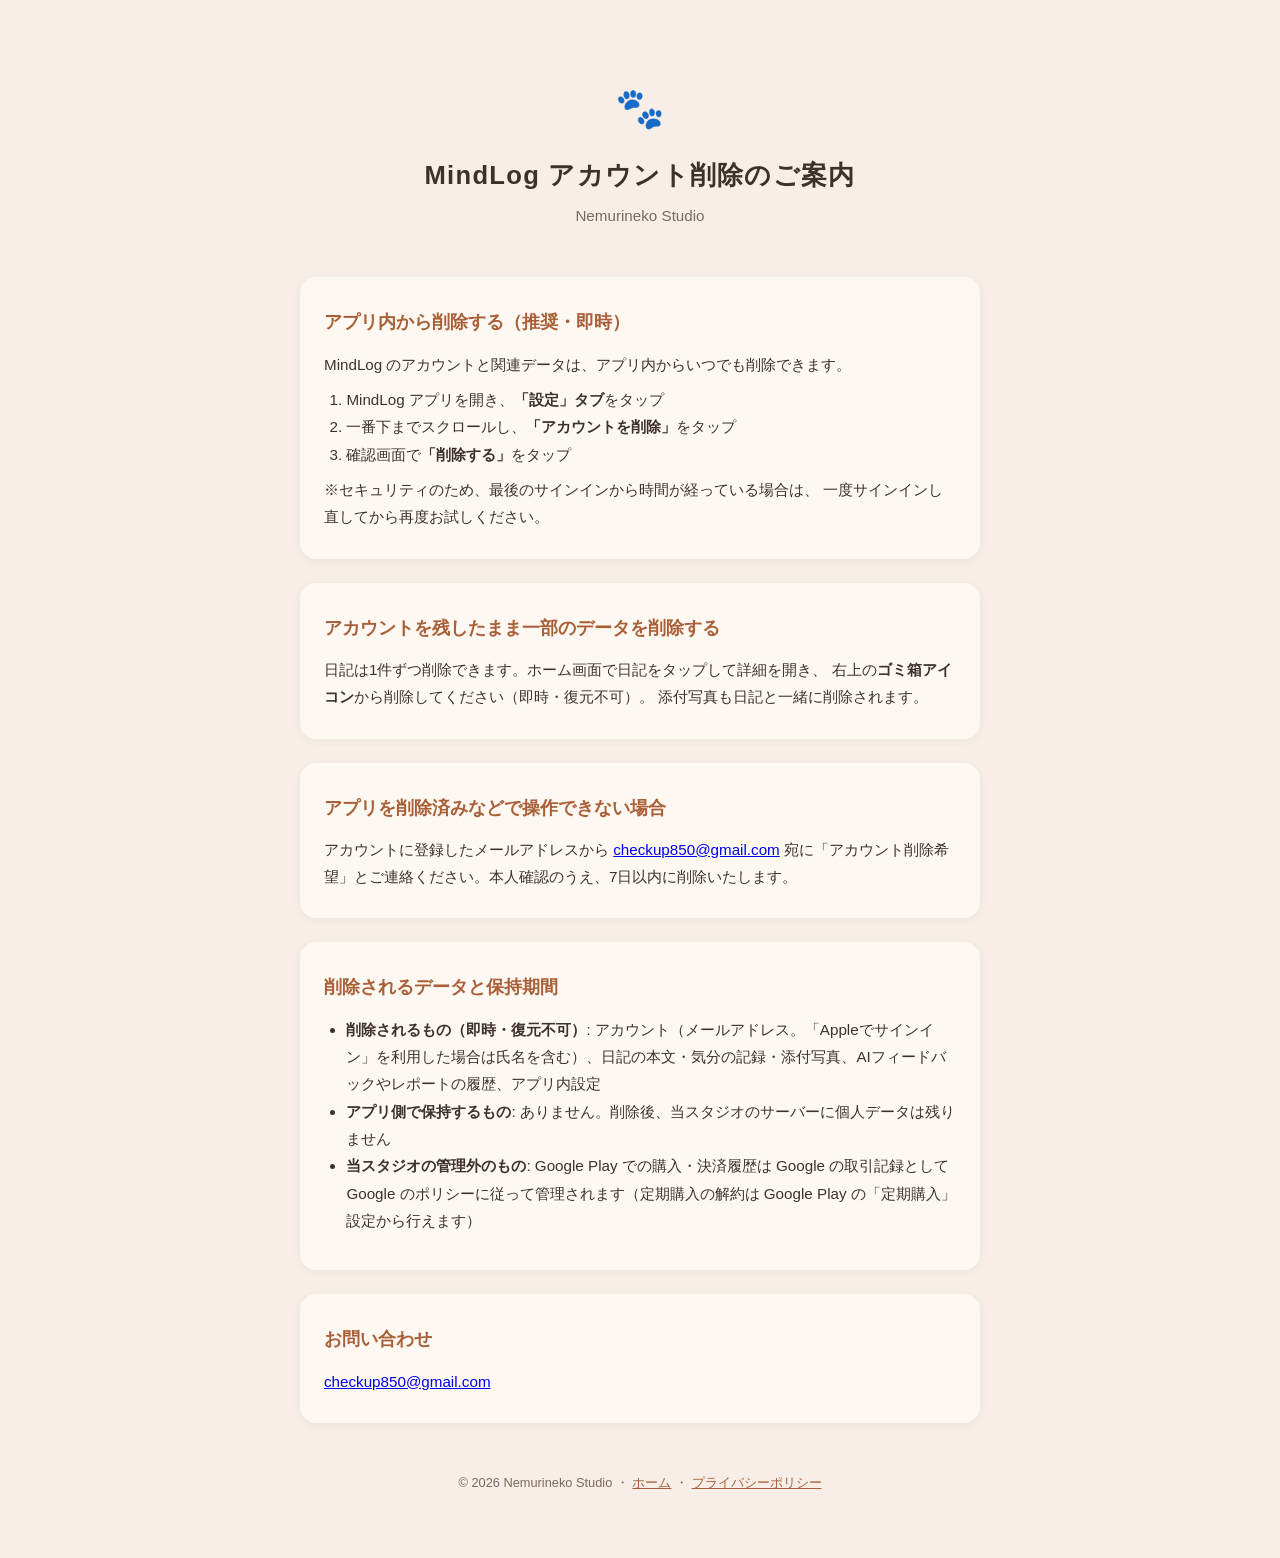
==== account-deletion.html @ 8724ec90 "プライバシーポリシーに氏名（Appleでサインイン利用時のみ）を追記、削除案内も同期 Co-Authored-By: Claude Fable 5.1 <noreply@anthropic.com>" ====
<!DOCTYPE html>
<html lang="ja">
<head>
<meta charset="UTF-8">
<meta name="viewport" content="width=device-width, initial-scale=1">
<title>アカウント削除について | MindLog - Nemurineko Studio</title>
<meta name="description" content="MindLog（Nemurineko Studio）のアカウントとデータの削除方法のご案内。">
<link rel="stylesheet" href="style.css">
</head>
<body>
<div class="wrap">
  <header class="site">
    <div class="paw">🐾</div>
    <h1>MindLog アカウント削除のご案内</h1>
    <p class="tagline">Nemurineko Studio</p>
  </header>

  <div class="card">
    <h2>アプリ内から削除する（推奨・即時）</h2>
    <p>MindLog のアカウントと関連データは、アプリ内からいつでも削除できます。</p>
    <ol>
      <li>MindLog アプリを開き、<strong>「設定」タブ</strong>をタップ</li>
      <li>一番下までスクロールし、<strong>「アカウントを削除」</strong>をタップ</li>
      <li>確認画面で<strong>「削除する」</strong>をタップ</li>
    </ol>
    <p>
      ※セキュリティのため、最後のサインインから時間が経っている場合は、
      一度サインインし直してから再度お試しください。
    </p>
  </div>

  <div class="card">
    <h2>アカウントを残したまま一部のデータを削除する</h2>
    <p>
      日記は1件ずつ削除できます。ホーム画面で日記をタップして詳細を開き、
      右上の<strong>ゴミ箱アイコン</strong>から削除してください（即時・復元不可）。
      添付写真も日記と一緒に削除されます。
    </p>
  </div>

  <div class="card">
    <h2>アプリを削除済みなどで操作できない場合</h2>
    <p>
      アカウントに登録したメールアドレスから
      <a href="mailto:checkup850@gmail.com">checkup850@gmail.com</a>
      宛に「アカウント削除希望」とご連絡ください。本人確認のうえ、7日以内に削除いたします。
    </p>
  </div>

  <div class="card">
    <h2>削除されるデータと保持期間</h2>
    <ul>
      <li><strong>削除されるもの（即時・復元不可）</strong>: アカウント（メールアドレス。「Appleでサインイン」を利用した場合は氏名を含む）、日記の本文・気分の記録・添付写真、AIフィードバックやレポートの履歴、アプリ内設定</li>
      <li><strong>アプリ側で保持するもの</strong>: ありません。削除後、当スタジオのサーバーに個人データは残りません</li>
      <li><strong>当スタジオの管理外のもの</strong>: Google Play での購入・決済履歴は Google の取引記録として Google のポリシーに従って管理されます（定期購入の解約は Google Play の「定期購入」設定から行えます）</li>
    </ul>
  </div>

  <div class="card">
    <h2>お問い合わせ</h2>
    <p><a href="mailto:checkup850@gmail.com">checkup850@gmail.com</a></p>
  </div>

  <footer class="site">
    <p>© 2026 Nemurineko Studio ・ <a href="./">ホーム</a> ・ <a href="privacy.html">プライバシーポリシー</a></p>
  </footer>
</div>
</body>
</html>
---- style.css ----
:root {
  --bg: #f7efe7;
  --card: #fdf8f2;
  --ink: #3d322b;
  --sub: #7a6a5e;
  --accent: #cc7a4e;
  --accent-dark: #a95f37;
}
* { margin: 0; padding: 0; box-sizing: border-box; }
body {
  font-family: "Hiragino Kaku Gothic ProN", "Hiragino Sans", "Noto Sans JP", "Yu Gothic", sans-serif;
  background: var(--bg);
  color: var(--ink);
  line-height: 1.8;
}
.wrap { max-width: 720px; margin: 0 auto; padding: 32px 20px 64px; }
header.site { text-align: center; padding: 40px 0 24px; }
header.site .paw { font-size: 40px; }
header.site h1 { font-size: 1.6rem; letter-spacing: 0.05em; margin-top: 8px; }
header.site p.tagline { color: var(--sub); font-size: 0.95rem; margin-top: 4px; }
nav.site { text-align: center; margin: 16px 0 8px; font-size: 0.9rem; }
nav.site a { color: var(--accent-dark); text-decoration: none; margin: 0 10px; }
nav.site a:hover { text-decoration: underline; }
.card {
  background: var(--card);
  border-radius: 16px;
  padding: 28px 24px;
  margin-top: 24px;
  box-shadow: 0 2px 8px rgba(61, 50, 43, 0.06);
}
.card h2 { font-size: 1.15rem; margin-bottom: 12px; color: var(--accent-dark); }
.card h3 { font-size: 1rem; margin: 20px 0 6px; }
.card p, .card li { font-size: 0.95rem; color: var(--ink); }
.card ul, .card ol { padding-left: 1.4em; margin: 8px 0; }
.card table { border-collapse: collapse; width: 100%; margin: 12px 0; font-size: 0.9rem; }
.card th, .card td { border: 1px solid #e2d5c8; padding: 8px 10px; text-align: left; }
.card th { background: #f1e5d8; }
.updated { color: var(--sub); font-size: 0.85rem; margin-bottom: 16px; }
footer.site { text-align: center; color: var(--sub); font-size: 0.8rem; margin-top: 48px; }
footer.site a { color: var(--accent-dark); }
.badge {
  display: inline-block; background: var(--accent); color: #fff;
  border-radius: 999px; padding: 4px 14px; font-size: 0.8rem; margin-top: 8px;
}
.shot {
  display: block; width: 100%; max-width: 280px; margin: 16px auto 4px;
  border-radius: 18px; box-shadow: 0 4px 16px rgba(61, 50, 43, 0.18);
  border: 1px solid #e2d5c8;
}
.shot-row { display: flex; flex-wrap: wrap; gap: 16px; justify-content: center; }
.shot-row figure { flex: 1 1 220px; max-width: 280px; margin: 0; }
.shot-row .shot { max-width: 100%; margin: 16px 0 4px; }
figcaption { text-align: center; color: var(--sub); font-size: 0.8rem; }
.step-num {
  display: inline-block; background: var(--accent); color: #fff; font-weight: bold;
  border-radius: 50%; width: 26px; height: 26px; line-height: 26px;
  text-align: center; margin-right: 8px; font-size: 0.85rem;
}
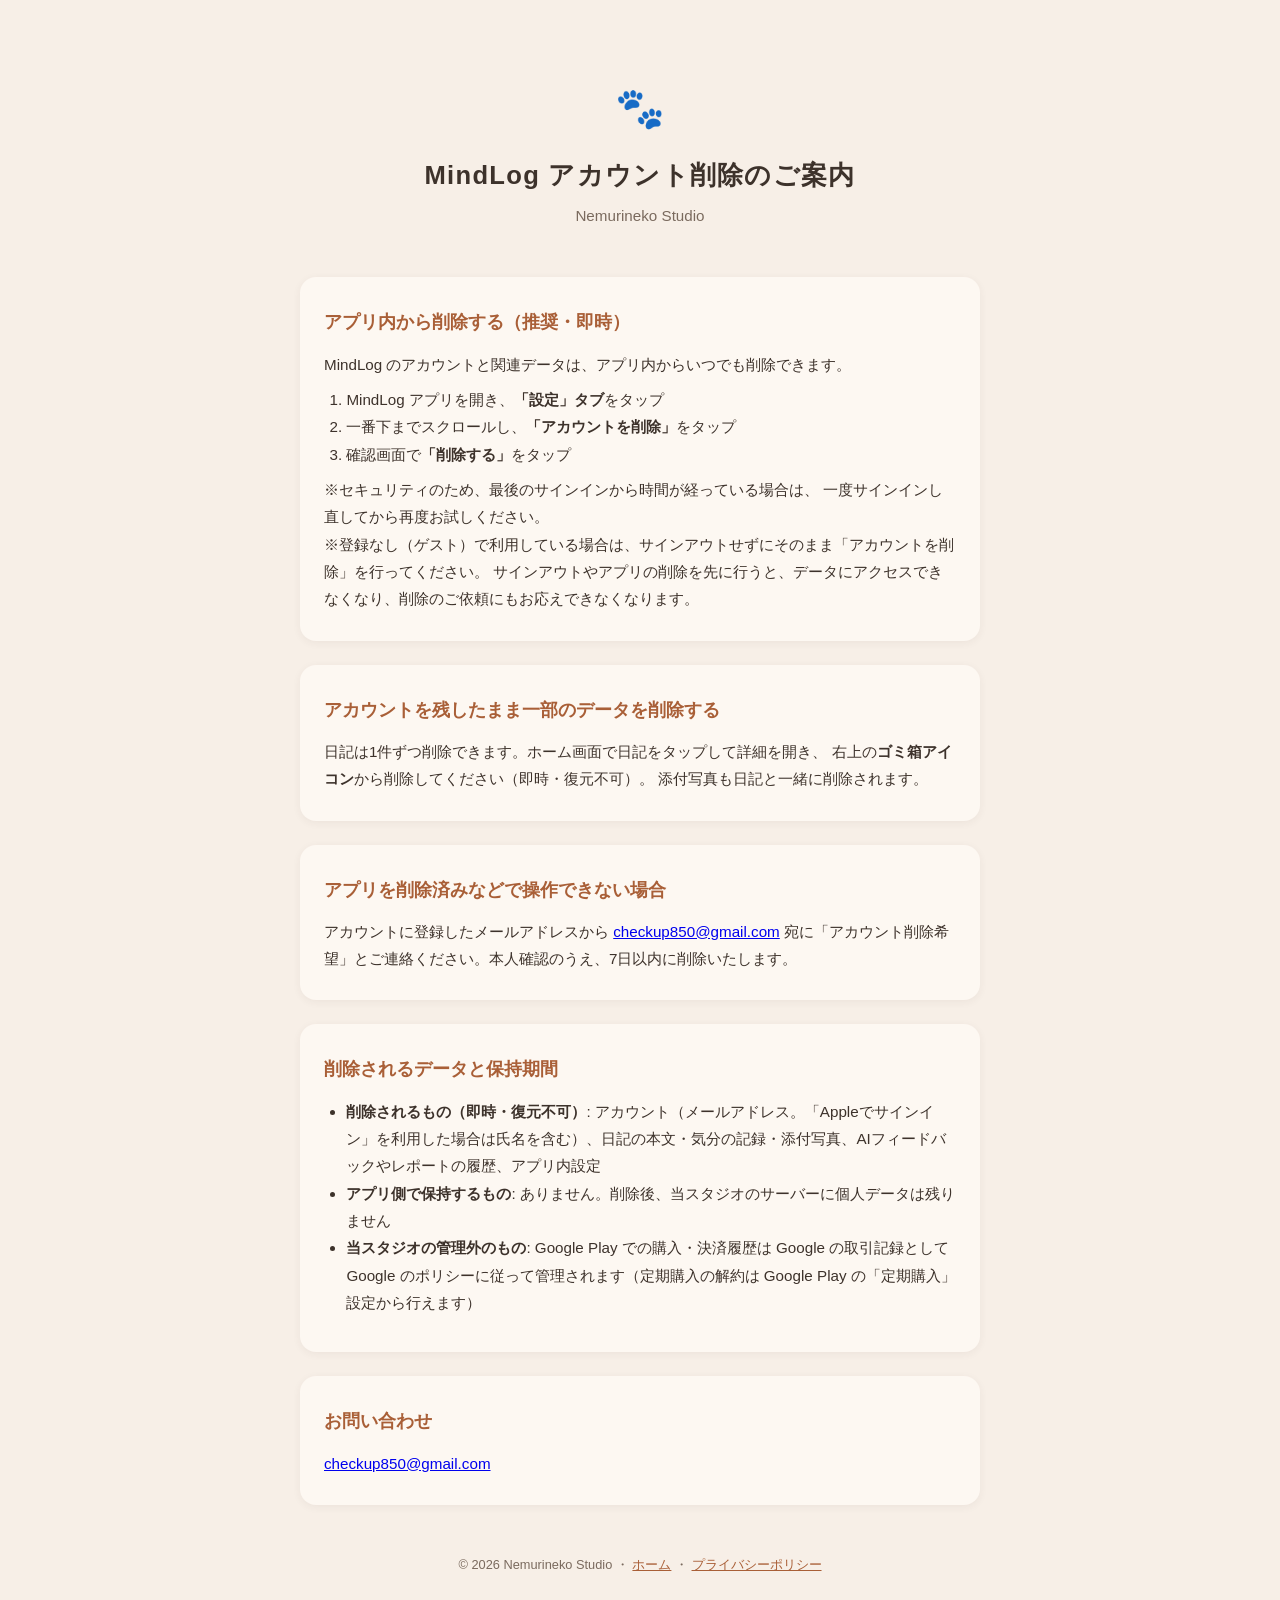
==== commit 3bf57545: "プライバシーポリシー: 利用状況データ（Google Analytics for Firebase）・ユーザーID・ゲスト利用・保存期間を追記（2026-10-05版） Co-Authored-By:" ====
--- a/account-deletion.html
+++ b/account-deletion.html
@@ -26,6 +26,10 @@
     <p>
       ※セキュリティのため、最後のサインインから時間が経っている場合は、
       一度サインインし直してから再度お試しください。
+    </p>
+    <p>
+      ※登録なし（ゲスト）で利用している場合は、サインアウトせずにそのまま「アカウントを削除」を行ってください。
+      サインアウトやアプリの削除を先に行うと、データにアクセスできなくなり、削除のご依頼にもお応えできなくなります。
     </p>
   </div>
 
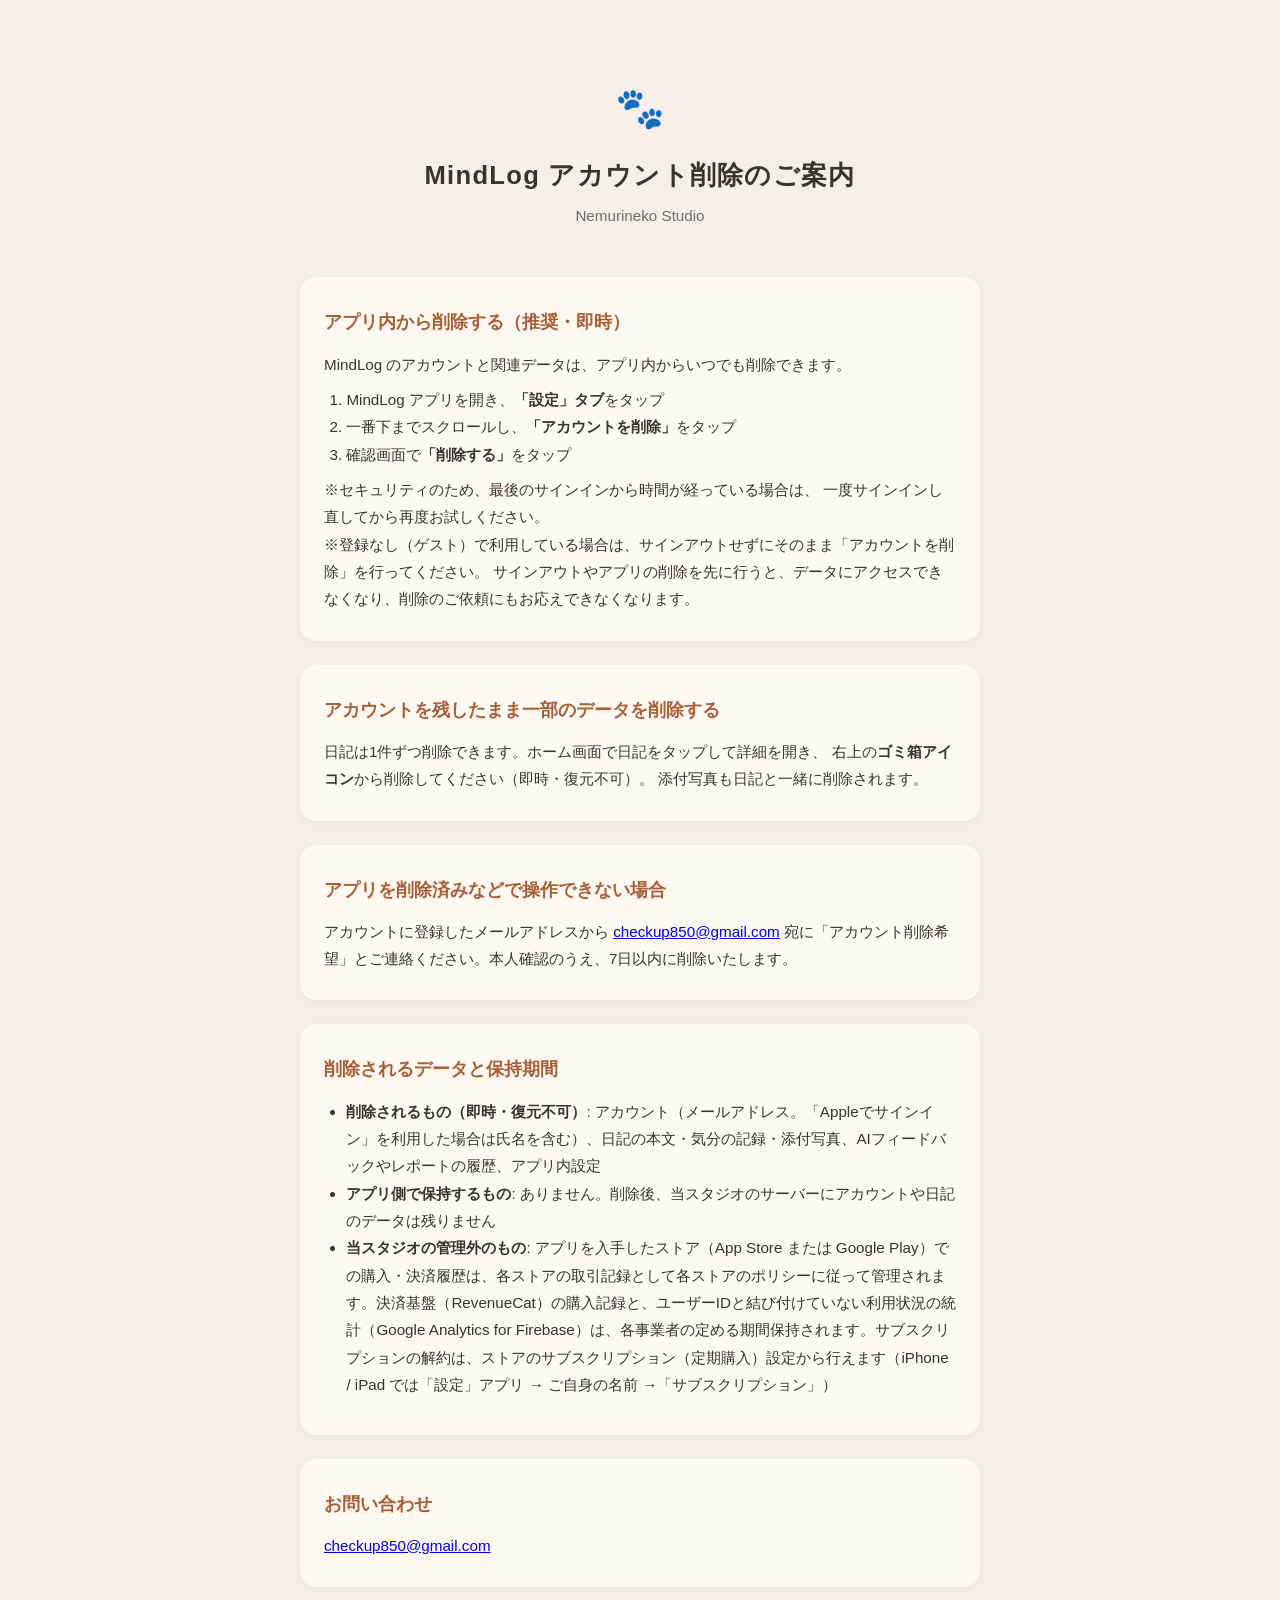
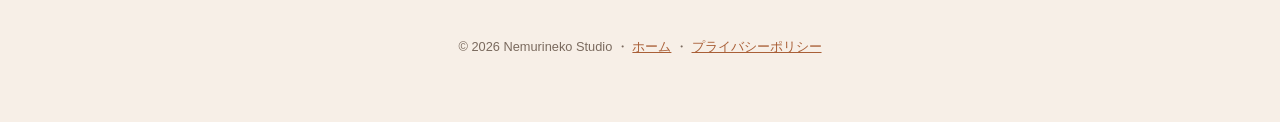
==== commit c3e36b52: "トップを「App Storeで配信中」に更新、解約案内をストア中立の表現に Co-Authored-By: Claude Fable 5.1 <noreply@anthropic.com>" ====
--- a/account-deletion.html
+++ b/account-deletion.html
@@ -55,8 +55,8 @@
     <h2>削除されるデータと保持期間</h2>
     <ul>
       <li><strong>削除されるもの（即時・復元不可）</strong>: アカウント（メールアドレス。「Appleでサインイン」を利用した場合は氏名を含む）、日記の本文・気分の記録・添付写真、AIフィードバックやレポートの履歴、アプリ内設定</li>
-      <li><strong>アプリ側で保持するもの</strong>: ありません。削除後、当スタジオのサーバーに個人データは残りません</li>
-      <li><strong>当スタジオの管理外のもの</strong>: Google Play での購入・決済履歴は Google の取引記録として Google のポリシーに従って管理されます（定期購入の解約は Google Play の「定期購入」設定から行えます）</li>
+      <li><strong>アプリ側で保持するもの</strong>: ありません。削除後、当スタジオのサーバーにアカウントや日記のデータは残りません</li>
+      <li><strong>当スタジオの管理外のもの</strong>: アプリを入手したストア（App Store または Google Play）での購入・決済履歴は、各ストアの取引記録として各ストアのポリシーに従って管理されます。決済基盤（RevenueCat）の購入記録と、ユーザーIDと結び付けていない利用状況の統計（Google Analytics for Firebase）は、各事業者の定める期間保持されます。サブスクリプションの解約は、ストアのサブスクリプション（定期購入）設定から行えます（iPhone / iPad では「設定」アプリ → ご自身の名前 →「サブスクリプション」）</li>
     </ul>
   </div>
 
